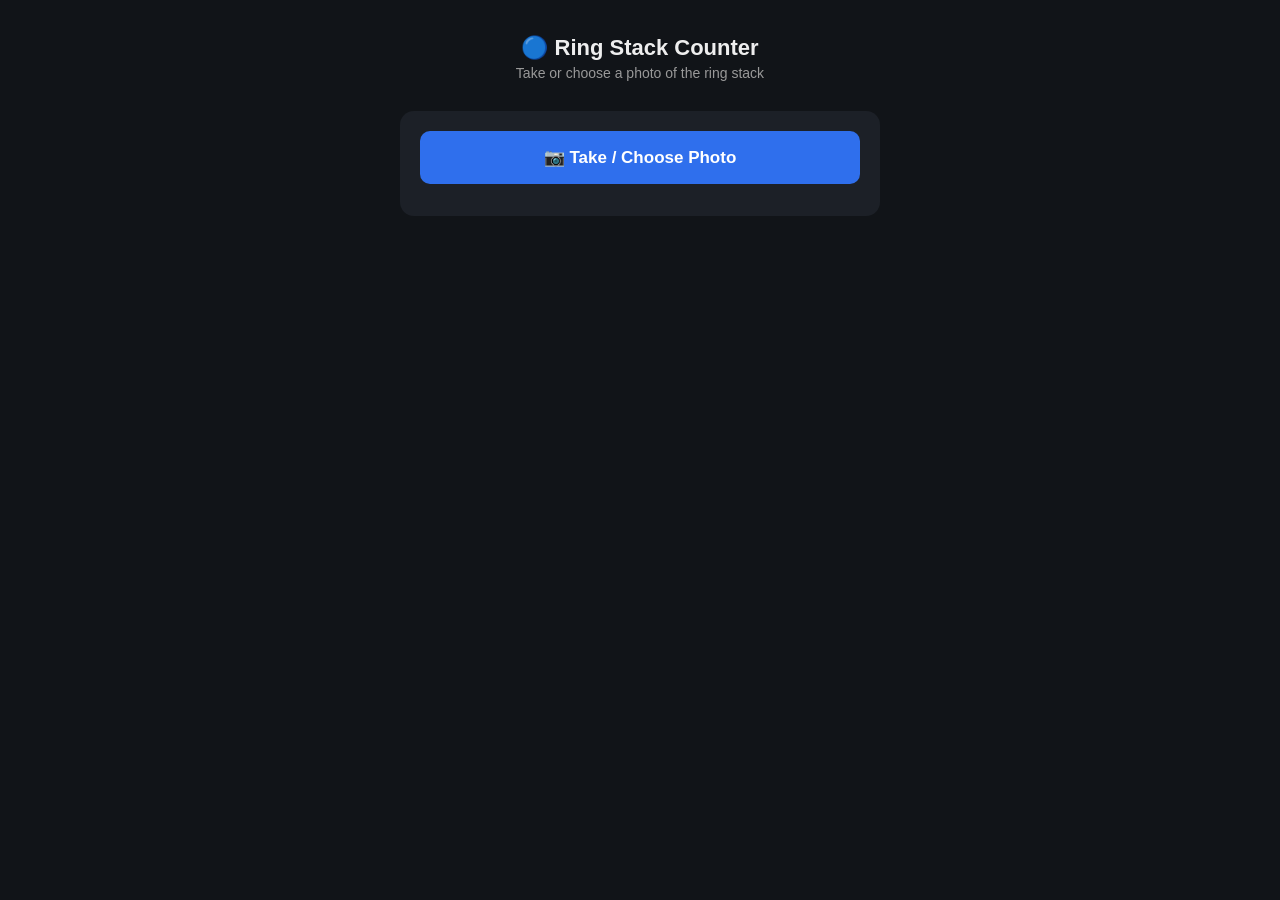
==== index.html @ 24573e9a "describe what you changed" ====
<!DOCTYPE html>
<html lang="en">
<head>
<meta charset="UTF-8">
<meta name="viewport" content="width=device-width, initial-scale=1.0">
<title>Ring Stack Counter</title>
<style>
  * { box-sizing: border-box; }
  body {
    font-family: -apple-system, Roboto, Arial, sans-serif;
    background: #111418; color: #eee; margin: 0; padding: 20px;
    display: flex; flex-direction: column; align-items: center;
  }
  h1 { font-size: 22px; margin-bottom: 4px; }
  p.sub { color: #999; font-size: 14px; margin-top: 0; text-align: center; }
  .card {
    background: #1c2027; border-radius: 14px; padding: 20px;
    width: 100%; max-width: 480px; margin-top: 16px;
  }
  label.upload-btn {
    display: block; text-align: center; padding: 16px;
    background: #2f6fed; color: white; border-radius: 10px;
    font-size: 17px; font-weight: 600; cursor: pointer; margin-bottom: 12px;
  }
  input[type=file] { display: none; }
  #preview { width: 100%; border-radius: 10px; margin-top: 10px; display: none; }
  #submitBtn {
    width: 100%; padding: 14px; margin-top: 12px; font-size: 17px;
    font-weight: 600; border: none; border-radius: 10px;
    background: #22c55e; color: #062b12; cursor: pointer; display: none;
  }
  #submitBtn:disabled { opacity: 0.6; }
  #status { text-align: center; margin-top: 10px; color: #aaa; font-size: 14px; }
  #resultCard { display: none; margin-top: 16px; text-align: center; }
  #resultImg { width: 100%; border-radius: 10px; }
  .count { font-size: 44px; font-weight: 800; color: #22c55e; margin: 8px 0 0; }
  .confidence { font-size: 15px; margin-bottom: 10px; }
  .metrics { font-size: 12px; color: #999; line-height: 1.6; }
  .conf-High { color: #22c55e; }
  .conf-Medium { color: #eab308; }
  .conf-Low { color: #ef4444; }
</style>
</head>
<body>
  <h1>🔵 Ring Stack Counter</h1>
  <p class="sub">Take or choose a photo of the ring stack</p>

  <div class="card">
    <label class="upload-btn" for="photoInput">📷 Take / Choose Photo</label>
    <input type="file" id="photoInput" accept="image/*" capture="environment">
    <img id="preview">
    <button id="submitBtn">Count Rings</button>
    <div id="status"></div>
  </div>

  <div class="card" id="resultCard">
    <img id="resultImg">
    <div class="count" id="ringCount"></div>
    <div class="confidence" id="confidenceText"></div>
    <div class="metrics" id="metricsText"></div>
  </div>

<script>
const photoInput = document.getElementById('photoInput');
const preview = document.getElementById('preview');
const submitBtn = document.getElementById('submitBtn');
const status = document.getElementById('status');
const resultCard = document.getElementById('resultCard');

let selectedFile = null;

photoInput.addEventListener('change', () => {
  if (!photoInput.files.length) return;
  selectedFile = photoInput.files[0];
  preview.src = URL.createObjectURL(selectedFile);
  preview.style.display = 'block';
  submitBtn.style.display = 'block';
  resultCard.style.display = 'none';
  status.textContent = '';
});

submitBtn.addEventListener('click', async () => {
  if (!selectedFile) return;
  submitBtn.disabled = true;
  status.textContent = 'Processing...';

  const formData = new FormData();
  formData.append('photo', selectedFile);

  try {
    const res = await fetch('/count', { method: 'POST', body: formData });
    const data = await res.json();
    if (data.error) {
      status.textContent = 'Error: ' + data.error;
      submitBtn.disabled = false;
      return;
    }
    document.getElementById('resultImg').src = data.image_data_url;
    document.getElementById('ringCount').textContent = data.ring_count;
    const confEl = document.getElementById('confidenceText');
    confEl.textContent = 'Confidence: ' + data.confidence;
    confEl.className = 'confidence conf-' + data.confidence;
    document.getElementById('metricsText').textContent =
      `Gap consistency: ${data.consistency} | Blur: ${data.blur_score} | ` +
      `Brightness: ${data.brightness} | Glare: ${data.glare}%`;
    resultCard.style.display = 'block';
    status.textContent = '';
  } catch (err) {
    status.textContent = 'Error: ' + err.message;
  }
  submitBtn.disabled = false;
});
</script>
</body>
</html>
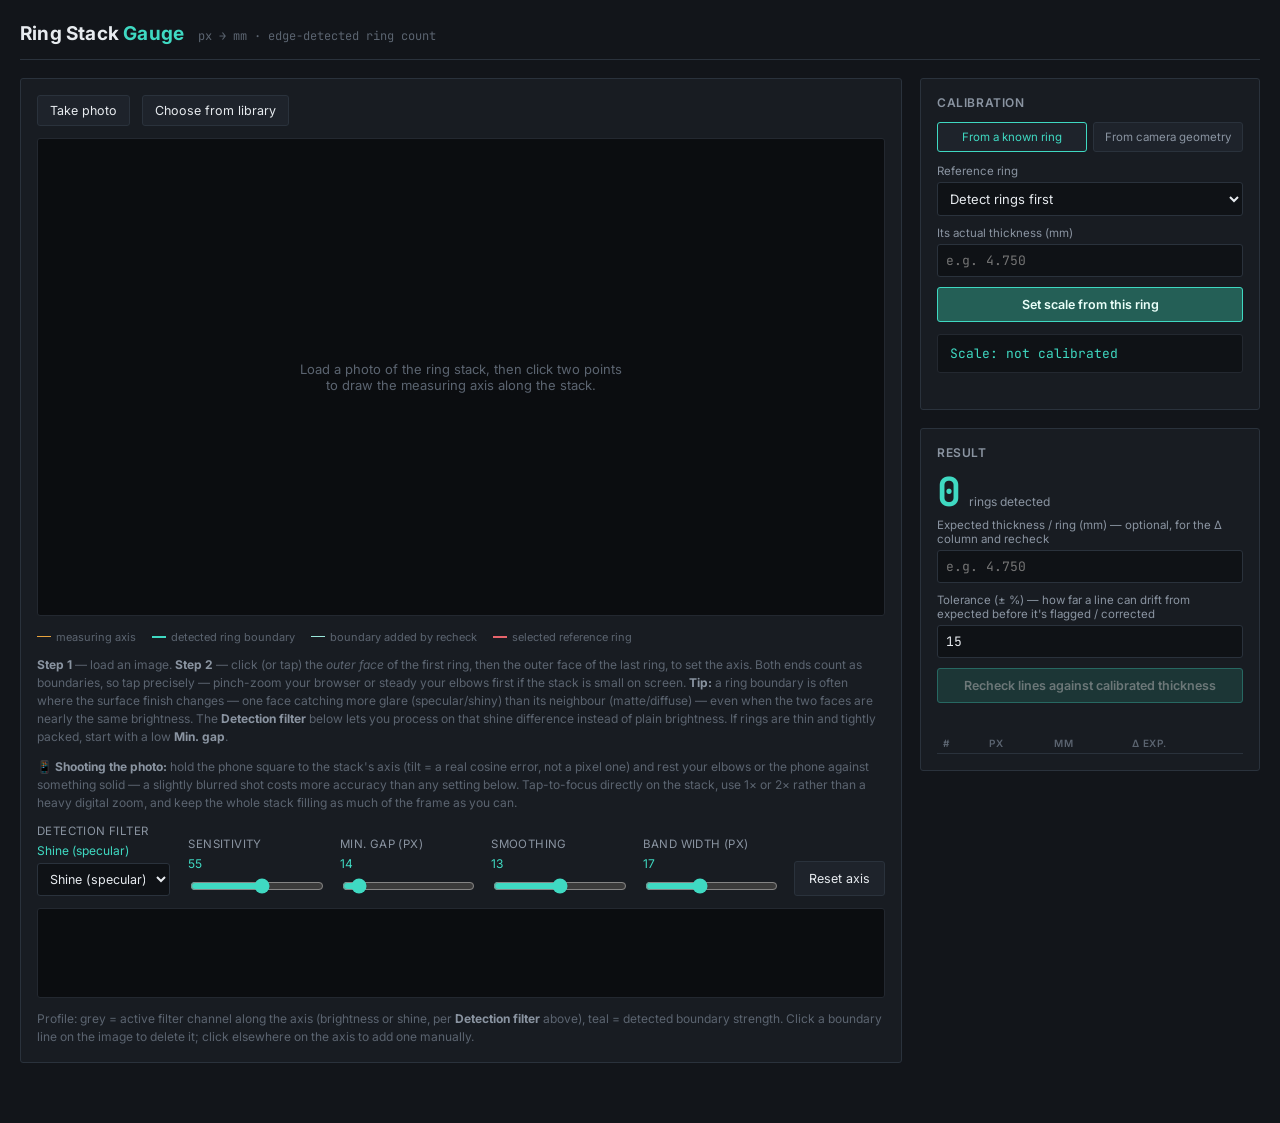
==== commit d2dec858: "Add ring stack gauge tool" ====
--- a/index.html
+++ b/index.html
@@ -3,113 +3,1124 @@
 <head>
 <meta charset="UTF-8">
 <meta name="viewport" content="width=device-width, initial-scale=1.0">
-<title>Ring Stack Counter</title>
+<title>Ring Stack Gauge</title>
+<link rel="preconnect" href="https://fonts.googleapis.com">
+<link href="https://fonts.googleapis.com/css2?family=JetBrains+Mono:wght@400;500;600;700&family=Inter:wght@400;500;600;700&display=swap" rel="stylesheet">
 <style>
-  * { box-sizing: border-box; }
-  body {
-    font-family: -apple-system, Roboto, Arial, sans-serif;
-    background: #111418; color: #eee; margin: 0; padding: 20px;
-    display: flex; flex-direction: column; align-items: center;
-  }
-  h1 { font-size: 22px; margin-bottom: 4px; }
-  p.sub { color: #999; font-size: 14px; margin-top: 0; text-align: center; }
-  .card {
-    background: #1c2027; border-radius: 14px; padding: 20px;
-    width: 100%; max-width: 480px; margin-top: 16px;
-  }
-  label.upload-btn {
-    display: block; text-align: center; padding: 16px;
-    background: #2f6fed; color: white; border-radius: 10px;
-    font-size: 17px; font-weight: 600; cursor: pointer; margin-bottom: 12px;
-  }
-  input[type=file] { display: none; }
-  #preview { width: 100%; border-radius: 10px; margin-top: 10px; display: none; }
-  #submitBtn {
-    width: 100%; padding: 14px; margin-top: 12px; font-size: 17px;
-    font-weight: 600; border: none; border-radius: 10px;
-    background: #22c55e; color: #062b12; cursor: pointer; display: none;
-  }
-  #submitBtn:disabled { opacity: 0.6; }
-  #status { text-align: center; margin-top: 10px; color: #aaa; font-size: 14px; }
-  #resultCard { display: none; margin-top: 16px; text-align: center; }
-  #resultImg { width: 100%; border-radius: 10px; }
-  .count { font-size: 44px; font-weight: 800; color: #22c55e; margin: 8px 0 0; }
-  .confidence { font-size: 15px; margin-bottom: 10px; }
-  .metrics { font-size: 12px; color: #999; line-height: 1.6; }
-  .conf-High { color: #22c55e; }
-  .conf-Medium { color: #eab308; }
-  .conf-Low { color: #ef4444; }
+  :root{
+    --bg:#12151a;
+    --panel:#181c22;
+    --panel2:#1e232b;
+    --line:#2a323c;
+    --line-soft:#232830;
+    --text:#e7ebef;
+    --text-dim:#8a94a1;
+    --text-faint:#5b6470;
+    --teal:#3fd9c2;
+    --teal-dim:#245f56;
+    --amber:#e8a33d;
+    --amber-dim:#6b4f22;
+    --red:#e6636b;
+    --radius:3px;
+  }
+  *{box-sizing:border-box;}
+  html,body{margin:0;padding:0;background:var(--bg);color:var(--text);
+    font-family:'Inter',ui-sans-serif,system-ui,sans-serif;font-size:14px;}
+  .mono{font-family:'JetBrains Mono',ui-monospace,'SF Mono',monospace;}
+  .app{max-width:1320px;margin:0 auto;padding:22px 20px 60px;}
+  header{display:flex;align-items:baseline;gap:14px;margin-bottom:18px;
+    border-bottom:1px solid var(--line);padding-bottom:14px;}
+  header h1{font-size:19px;font-weight:700;margin:0;letter-spacing:0.2px;}
+  header .tag{color:var(--text-faint);font-size:12px;font-family:'JetBrains Mono',monospace;}
+  .ruler-mark{color:var(--teal);}
+
+  main.grid{display:grid;grid-template-columns:1fr 340px;gap:18px;}
+  @media(max-width:920px){ main.grid{grid-template-columns:1fr;} }
+
+  section.canvas-panel,.card{background:var(--panel);border:1px solid var(--line);
+    border-radius:var(--radius);padding:16px;}
+  section.canvas-panel{display:flex;flex-direction:column;gap:12px;}
+
+  .upload-row{display:flex;align-items:center;gap:12px;flex-wrap:wrap;}
+  .upload-row button{background:var(--panel2);color:var(--text);border:1px solid var(--line);
+    border-radius:var(--radius);padding:7px 12px;font-size:12.5px;cursor:pointer;font-family:inherit;}
+  .upload-row button:hover{border-color:var(--teal-dim);}
+  input[type=file]{color:var(--text-dim);font-size:12.5px;max-width:100%;}
+  input[type=file]::file-selector-button{
+    background:var(--panel2);color:var(--text);border:1px solid var(--line);
+    border-radius:var(--radius);padding:6px 12px;font-size:12.5px;cursor:pointer;margin-right:10px;}
+  #imgInfo{color:var(--text-faint);font-size:12px;}
+
+  .canvas-wrap{position:relative;background:#0b0d10;border:1px solid var(--line-soft);
+    border-radius:var(--radius);min-height:180px;display:flex;align-items:center;justify-content:center;
+    overflow:hidden;}
+  #stage{display:block;width:100%;height:auto;cursor:crosshair;touch-action:none;-webkit-user-select:none;user-select:none;}
+  #emptyState{position:absolute;color:var(--text-faint);font-size:13px;text-align:center;padding:20px;
+    pointer-events:none;}
+
+  .hint{color:var(--text-faint);font-size:12px;line-height:1.5;}
+  .hint b{color:var(--text-dim);}
+
+  .controls{display:grid;grid-template-columns:repeat(5,1fr) auto;gap:14px 18px;align-items:end;}
+  @media(max-width:700px){ .controls{grid-template-columns:1fr 1fr;} }
+  .controls label{display:flex;flex-direction:column;gap:5px;font-size:11.5px;color:var(--text-dim);
+    text-transform:uppercase;letter-spacing:0.4px;}
+  .controls label span{color:var(--teal);font-size:12px;text-transform:none;letter-spacing:0;}
+  input[type=range]{accent-color:var(--teal);width:100%;}
+  .controls select{background:#0f1216;border:1px solid var(--line);color:var(--text);border-radius:var(--radius);
+    padding:7px 8px;font-size:12.5px;font-family:'Inter',sans-serif;width:100%;}
+  button{background:var(--panel2);color:var(--text);border:1px solid var(--line);
+    border-radius:var(--radius);padding:9px 14px;font-size:12.5px;cursor:pointer;font-family:inherit;
+    transition:border-color .15s;}
+  button:hover{border-color:var(--teal-dim);}
+  button.primary{background:var(--teal-dim);border-color:var(--teal);color:#eafff9;font-weight:600;}
+  button.primary:hover{background:#2c7a6e;}
+  button:disabled{opacity:.4;cursor:not-allowed;}
+
+  #profile{width:100%;height:90px;display:block;background:#0b0d10;border:1px solid var(--line-soft);
+    border-radius:var(--radius);}
+
+  .card + .card{margin-top:18px;}
+  .card h2{font-size:12px;text-transform:uppercase;letter-spacing:0.6px;color:var(--text-dim);
+    margin:0 0 12px;font-weight:600;}
+
+  .tabs{display:flex;gap:6px;margin-bottom:12px;}
+  .tab{flex:1;background:var(--panel2);border:1px solid var(--line);color:var(--text-dim);
+    padding:7px 6px;font-size:11.5px;border-radius:var(--radius);cursor:pointer;}
+  .tab.active{border-color:var(--teal);color:var(--teal);}
+  .tab-panel{display:flex;flex-direction:column;gap:10px;}
+  .tab-panel.hidden{display:none;}
+  .tab-panel label{display:flex;flex-direction:column;gap:4px;font-size:11.5px;color:var(--text-dim);}
+  .tab-panel input,.tab-panel select{
+    background:#0f1216;border:1px solid var(--line);color:var(--text);border-radius:var(--radius);
+    padding:7px 8px;font-size:13px;font-family:'JetBrains Mono',monospace;}
+  .tab-panel select{font-family:'Inter',sans-serif;}
+
+  .scale-readout{margin-top:12px;padding:10px 12px;background:#0f1216;border:1px solid var(--line-soft);
+    border-radius:var(--radius);font-size:13px;color:var(--teal);}
+  .scale-crosscheck{margin-top:6px;color:var(--text-faint);font-size:11.5px;min-height:14px;}
+
+  .ring-count{display:flex;align-items:baseline;gap:8px;margin-bottom:6px;}
+  .ring-count span{font-size:40px;font-weight:700;font-family:'JetBrains Mono',monospace;color:var(--teal);
+    line-height:1;}
+  .ring-count label{color:var(--text-dim);font-size:12px;}
+  .stack-total{color:var(--text-dim);font-size:12px;margin-bottom:10px;}
+  .stack-total b{color:var(--text);}
+
+  table{width:100%;border-collapse:collapse;font-size:12px;}
+  th{text-align:left;color:var(--text-faint);font-weight:600;text-transform:uppercase;
+    font-size:10px;letter-spacing:0.4px;padding:4px 6px;border-bottom:1px solid var(--line);}
+  td{padding:4px 6px;border-bottom:1px solid var(--line-soft);font-family:'JetBrains Mono',monospace;
+    color:var(--text-dim);}
+  tr.flag td{color:var(--red);}
+  tbody tr:hover td{color:var(--text);}
+
+  .legend{display:flex;gap:16px;font-size:11px;color:var(--text-faint);margin-top:2px;}
+  .legend span{display:inline-flex;align-items:center;gap:5px;}
+  .swatch{width:14px;height:2px;display:inline-block;}
 </style>
 </head>
 <body>
-  <h1>🔵 Ring Stack Counter</h1>
-  <p class="sub">Take or choose a photo of the ring stack</p>
-
-  <div class="card">
-    <label class="upload-btn" for="photoInput">📷 Take / Choose Photo</label>
-    <input type="file" id="photoInput" accept="image/*" capture="environment">
-    <img id="preview">
-    <button id="submitBtn">Count Rings</button>
-    <div id="status"></div>
-  </div>
-
-  <div class="card" id="resultCard">
-    <img id="resultImg">
-    <div class="count" id="ringCount"></div>
-    <div class="confidence" id="confidenceText"></div>
-    <div class="metrics" id="metricsText"></div>
-  </div>
+<div class="app">
+  <header>
+    <h1>Ring Stack <span class="ruler-mark">Gauge</span></h1>
+    <span class="tag">px&nbsp;&rarr;&nbsp;mm &middot; edge-detected ring count</span>
+  </header>
+
+  <main class="grid">
+    <section class="canvas-panel">
+      <div class="upload-row">
+        <input type="file" id="fileInputCamera" accept="image/*" capture="environment" style="display:none;">
+        <input type="file" id="fileInputLibrary" accept="image/*" style="display:none;">
+        <button type="button" id="takePhotoBtn">Take photo</button>
+        <button type="button" id="chooseLibraryBtn">Choose from library</button>
+        <span id="imgInfo" class="mono"></span>
+      </div>
+
+      <div class="canvas-wrap" id="canvasWrap">
+        <canvas id="stage" width="800" height="450"></canvas>
+        <div id="emptyState">Load a photo of the ring stack, then click two points<br>to draw the measuring axis along the stack.</div>
+      </div>
+
+      <div class="legend">
+        <span><i class="swatch" style="background:var(--amber);border-top:1px dashed var(--amber);height:0;"></i> measuring axis</span>
+        <span><i class="swatch" style="background:var(--teal);"></i> detected ring boundary</span>
+        <span><i class="swatch" style="background:#9be8dc;border-top:1px dashed #9be8dc;height:0;"></i> boundary added by recheck</span>
+        <span><i class="swatch" style="background:var(--red);"></i> selected reference ring</span>
+      </div>
+
+      <div class="hint" id="hintText"><b>Step 1</b> — load an image. <b>Step 2</b> — click (or tap) the <em>outer face</em> of the first ring, then the outer face of the last ring, to set the axis. Both ends count as boundaries, so tap precisely — pinch-zoom your browser or steady your elbows first if the stack is small on screen. <b>Tip:</b> a ring boundary is often where the surface finish changes — one face catching more glare (specular/shiny) than its neighbour (matte/diffuse) — even when the two faces are nearly the same brightness. The <b>Detection filter</b> below lets you process on that shine difference instead of plain brightness. If rings are thin and tightly packed, start with a low <b>Min. gap</b>.</div>
+      <div class="hint">📱 <b>Shooting the photo:</b> hold the phone square to the stack's axis (tilt = a real cosine error, not a pixel one) and rest your elbows or the phone against something solid — a slightly blurred shot costs more accuracy than any setting below. Tap-to-focus directly on the stack, use 1× or 2× rather than a heavy digital zoom, and keep the whole stack filling as much of the frame as you can.</div>
+
+      <div class="controls">
+        <label>Detection filter <span id="detectSourceVal">Shine (specular)</span>
+          <select id="detectSource">
+            <option value="lum">Brightness (luminance)</option>
+            <option value="shine" selected>Shine (specular)</option>
+            <option value="combined">Combined</option>
+          </select>
+        </label>
+        <label>Sensitivity <span id="sensitivityVal"></span>
+          <input type="range" id="sensitivity" min="1" max="100" value="55">
+        </label>
+        <label>Min. gap (px) <span id="minGapVal"></span>
+          <input type="range" id="minGap" min="2" max="150" value="14">
+        </label>
+        <label>Smoothing <span id="smoothingVal"></span>
+          <input type="range" id="smoothing" min="1" max="25" value="13" step="2">
+        </label>
+        <label>Band width (px) <span id="bandWidthVal"></span>
+          <input type="range" id="bandWidth" min="1" max="41" value="17" step="2">
+        </label>
+        <button id="resetLineBtn">Reset axis</button>
+      </div>
+
+      <canvas id="profile" height="90"></canvas>
+      <div class="hint">Profile: grey = active filter channel along the axis (brightness or shine, per <b>Detection filter</b> above), teal = detected boundary strength. Click a boundary line on the image to delete it; click elsewhere on the axis to add one manually.</div>
+    </section>
+
+    <aside class="data-panel">
+      <div class="card">
+        <h2>Calibration</h2>
+        <div class="tabs">
+          <button class="tab active" data-tab="ref">From a known ring</button>
+          <button class="tab" data-tab="geo">From camera geometry</button>
+        </div>
+
+        <div class="tab-panel" id="tab-ref">
+          <label>Reference ring
+            <select id="refRingSelect"><option>Detect rings first</option></select>
+          </label>
+          <label>Its actual thickness (mm)
+            <input type="number" id="refThickness" step="0.001" placeholder="e.g. 4.750">
+          </label>
+          <button class="primary" id="calibrateRefBtn">Set scale from this ring</button>
+        </div>
+
+        <div class="tab-panel hidden" id="tab-geo">
+          <label>Device / lens preset
+            <select id="devicePreset">
+              <option value="">— select to autofill —</option>
+              <option value="6.05,8.06">iPhone 16 / 16 Plus — Main (1×)</option>
+              <option value="6.05,4.03">iPhone 16 / 16 Plus — 2× crop</option>
+              <option value="6.80,9.84">iPhone 16 Pro / Pro Max — Main (1×)</option>
+              <option value="6.80,4.92">iPhone 16 Pro / Pro Max — 2× crop</option>
+              <option value="15.70,4.52">iPhone 16 Pro Max — 5× Telephoto</option>
+              <option value="2.20,5.65">iPhone 16 (any) — Ultra Wide (0.5×)</option>
+            </select>
+          </label>
+          <div class="hint" id="presetNote" style="margin-top:-6px;">Presets are approximate (derived from published specs, not your exact unit). Prefer the EXIF-detected value below when available, or better still, calibrate <b>From a known ring</b> — it needs no camera specs at all.</div>
+          <label>Focal length (mm)
+            <input type="number" id="focalLength" step="0.01" value="6.05">
+          </label>
+          <div class="hint" id="exifNote" style="margin-top:-6px;min-height:14px;"></div>
+          <label>Sensor width (mm)
+            <input type="number" id="sensorWidth" step="0.01" value="8.06">
+          </label>
+          <label>Working distance, camera → stack (mm)
+            <input type="number" id="distance" step="0.5" placeholder="required">
+          </label>
+          <label>Image width used (px)
+            <input type="text" id="imgWidthUsed" readonly>
+          </label>
+          <button class="primary" id="calibrateGeoBtn">Set scale from geometry</button>
+        </div>
+
+        <div class="scale-readout mono" id="scaleReadout">Scale: not calibrated</div>
+        <div class="scale-crosscheck mono" id="crossCheck"></div>
+      </div>
+
+      <div class="card">
+        <h2>Result</h2>
+        <div class="ring-count"><span id="ringCount">0</span><label>rings detected</label></div>
+        <label style="display:flex;flex-direction:column;gap:4px;font-size:11.5px;color:var(--text-dim);margin-bottom:10px;">
+          Expected thickness / ring (mm) — optional, for the Δ column and recheck
+          <input type="number" id="expectedThickness" step="0.001" placeholder="e.g. 4.750"
+            style="background:#0f1216;border:1px solid var(--line);color:var(--text);border-radius:3px;padding:7px 8px;font-size:13px;font-family:'JetBrains Mono',monospace;">
+        </label>
+        <label style="display:flex;flex-direction:column;gap:4px;font-size:11.5px;color:var(--text-dim);margin-bottom:10px;">
+          Tolerance (± %) — how far a line can drift from expected before it's flagged / corrected
+          <input type="number" id="tolerancePct" step="1" min="1" max="90" value="15"
+            style="background:#0f1216;border:1px solid var(--line);color:var(--text);border-radius:3px;padding:7px 8px;font-size:13px;font-family:'JetBrains Mono',monospace;">
+        </label>
+        <button class="primary" id="recheckBtn" style="width:100%;margin-bottom:6px;" disabled
+          title="Splits/merges lines that fall outside the tolerance band around the expected thickness. Needs a calibrated scale and an expected thickness (from the field above, or the reference ring's mm value).">Recheck lines against calibrated thickness</button>
+        <div class="hint" id="recheckSummary" style="min-height:14px;margin-bottom:10px;"></div>
+        <div class="stack-total mono" id="stackTotal"></div>
+        <table id="segTable">
+          <thead><tr><th>#</th><th>px</th><th>mm</th><th>&Delta; exp.</th></tr></thead>
+          <tbody></tbody>
+        </table>
+      </div>
+    </aside>
+  </main>
+</div>
 
 <script>
-const photoInput = document.getElementById('photoInput');
-const preview = document.getElementById('preview');
-const submitBtn = document.getElementById('submitBtn');
-const status = document.getElementById('status');
-const resultCard = document.getElementById('resultCard');
-
-let selectedFile = null;
-
-photoInput.addEventListener('change', () => {
-  if (!photoInput.files.length) return;
-  selectedFile = photoInput.files[0];
-  preview.src = URL.createObjectURL(selectedFile);
-  preview.style.display = 'block';
-  submitBtn.style.display = 'block';
-  resultCard.style.display = 'none';
-  status.textContent = '';
-});
-
-submitBtn.addEventListener('click', async () => {
-  if (!selectedFile) return;
-  submitBtn.disabled = true;
-  status.textContent = 'Processing...';
-
-  const formData = new FormData();
-  formData.append('photo', selectedFile);
-
-  try {
-    const res = await fetch('/count', { method: 'POST', body: formData });
-    const data = await res.json();
-    if (data.error) {
-      status.textContent = 'Error: ' + data.error;
-      submitBtn.disabled = false;
+(function(){
+  "use strict";
+
+  // ---------- state ----------
+  const MAX_WORKING_W = 3200; // ~2x the previous cap - halves the mm/px quantization step on modern phone photos while staying well inside iOS Safari's canvas memory limits
+  let nativeW=0, nativeH=0, workingW=0, workingH=0;
+  let gray = null;       // Float32Array — active detection channel, workingW*workingH
+  let grayLum = null;    // Float32Array — plain luminance channel
+  let grayShine = null;  // Float32Array — specular/"shine" channel (bright + desaturated)
+  let hasImage = false;
+
+  let A = null, B = null;       // axis endpoints, in working-canvas px
+  let lineSet = false;
+  let dragging = null;          // 'A' | 'B' | null
+  let dragMoved = false;
+
+  let profile = [];             // {t, x, y, lum}
+  let smoothed = [];
+  let absGrad = [];
+  let edges = [];                // sorted array of {t, distPx, x, y}
+  let selectedRef = null;        // index into segments (ring #) chosen as reference
+
+  let scaleMmPerPx = null;
+  let scaleSource = null;
+  let _cachedImgData = null;
+
+  // ---------- dom ----------
+  const stage = document.getElementById('stage');
+  const ctx = stage.getContext('2d');
+  const profileCanvas = document.getElementById('profile');
+  const pctx = profileCanvas.getContext('2d');
+  const fileInputCamera = document.getElementById('fileInputCamera');
+  const fileInputLibrary = document.getElementById('fileInputLibrary');
+  const takePhotoBtn = document.getElementById('takePhotoBtn');
+  const chooseLibraryBtn = document.getElementById('chooseLibraryBtn');
+  const imgInfo = document.getElementById('imgInfo');
+  const emptyState = document.getElementById('emptyState');
+  const hintText = document.getElementById('hintText');
+  const canvasWrap = document.getElementById('canvasWrap');
+
+  const detectSourceEl = document.getElementById('detectSource');
+  const detectSourceVal = document.getElementById('detectSourceVal');
+  const sensitivityEl = document.getElementById('sensitivity');
+  const minGapEl = document.getElementById('minGap');
+  const smoothingEl = document.getElementById('smoothing');
+  const sensitivityVal = document.getElementById('sensitivityVal');
+  const minGapVal = document.getElementById('minGapVal');
+  const smoothingVal = document.getElementById('smoothingVal');
+  const bandWidthEl = document.getElementById('bandWidth');
+  const bandWidthVal = document.getElementById('bandWidthVal');
+  const resetLineBtn = document.getElementById('resetLineBtn');
+
+  const tabs = document.querySelectorAll('.tab');
+  const tabRef = document.getElementById('tab-ref');
+  const tabGeo = document.getElementById('tab-geo');
+  const refRingSelect = document.getElementById('refRingSelect');
+  const refThickness = document.getElementById('refThickness');
+  const calibrateRefBtn = document.getElementById('calibrateRefBtn');
+  const focalLengthEl = document.getElementById('focalLength');
+  const sensorWidthEl = document.getElementById('sensorWidth');
+  const devicePresetEl = document.getElementById('devicePreset');
+  const exifNoteEl = document.getElementById('exifNote');
+  const distanceEl = document.getElementById('distance');
+  const imgWidthUsedEl = document.getElementById('imgWidthUsed');
+  const calibrateGeoBtn = document.getElementById('calibrateGeoBtn');
+  const scaleReadout = document.getElementById('scaleReadout');
+  const crossCheck = document.getElementById('crossCheck');
+
+  const ringCountEl = document.getElementById('ringCount');
+  const stackTotalEl = document.getElementById('stackTotal');
+  const expectedThicknessEl = document.getElementById('expectedThickness');
+  const tolerancePctEl = document.getElementById('tolerancePct');
+  const segTableBody = document.querySelector('#segTable tbody');
+
+  // ---------- device presets ----------
+  devicePresetEl.addEventListener('change', ()=>{
+    if(!devicePresetEl.value) return;
+    const [f, sw] = devicePresetEl.value.split(',');
+    focalLengthEl.value = f;
+    sensorWidthEl.value = sw;
+    exifNoteEl.textContent = '';
+  });
+
+  // ---------- minimal EXIF reader (FocalLength only) ----------
+  // Reads just enough of the JPEG APP1/TIFF structure to pull the actual
+  // (physical, not 35mm-equivalent) FocalLength tag straight from the photo,
+  // which is far more trustworthy than any hardcoded device preset.
+  function readExifFocalLength(buffer){
+    try{
+      const view = new DataView(buffer);
+      if(view.byteLength < 4 || view.getUint16(0) !== 0xFFD8) return null; // not a JPEG
+      let offset = 2;
+      while(offset < view.byteLength - 1){
+        if(view.getUint8(offset) !== 0xFF) return null;
+        const marker = view.getUint8(offset+1);
+        if(marker === 0xD8 || marker === 0x01 || (marker >= 0xD0 && marker <= 0xD7)){ offset += 2; continue; }
+        if(marker === 0xD9 || marker === 0xDA) break; // EOI / start-of-scan: no more APPn segments follow
+        if(offset + 4 > view.byteLength) break;
+        const size = view.getUint16(offset+2);
+        if(marker === 0xE1 && offset+10 <= view.byteLength && view.getUint32(offset+4) === 0x45786966){ // "Exif"
+          return parseTiffFocalLength(view, offset+10);
+        }
+        offset += 2 + size;
+      }
+    } catch(err){ /* malformed/truncated EXIF - just skip auto-detection */ }
+    return null;
+  }
+
+  function parseTiffFocalLength(view, tiffOffset){
+    const little = view.getUint16(tiffOffset) === 0x4949;
+    const u16 = o => view.getUint16(o, little);
+    const u32 = o => view.getUint32(o, little);
+    const ifd0Offset = tiffOffset + u32(tiffOffset+4);
+    const ifd0 = readIFD(view, tiffOffset, ifd0Offset, little);
+    const exifPtr = ifd0[0x8769];
+    if(exifPtr == null) return null;
+    const exifIfd = readIFD(view, tiffOffset, tiffOffset+exifPtr, little);
+    if(exifIfd[0x920A] != null) return { focal: exifIfd[0x920A], focal35: exifIfd[0xA405] || null };
+    return null;
+  }
+
+  function readIFD(view, tiffOffset, ifdOffset, little){
+    const u16 = o => view.getUint16(o, little);
+    const u32 = o => view.getUint32(o, little);
+    const count = u16(ifdOffset);
+    const tags = {};
+    for(let i=0;i<count;i++){
+      const entry = ifdOffset + 2 + i*12;
+      const tag = u16(entry), type = u16(entry+2), num = u32(entry+4), valField = entry+8;
+      let value = null;
+      if(type === 3) value = num===1 ? u16(valField) : u16(tiffOffset + u32(valField));
+      else if(type === 4) value = u32(valField);
+      else if(type === 5){ const ro = tiffOffset + u32(valField); const n=u32(ro), d=u32(ro+4); value = d!==0 ? n/d : null; }
+      if(value != null) tags[tag] = value;
+    }
+    return tags;
+  }
+
+  // ---------- image load ----------
+  function handleFileSelected(e){
+    const f = e.target.files && e.target.files[0];
+    if(!f) return;
+    const reader = new FileReader();
+    reader.onload = (ev)=>{
+      const img = new Image();
+      img.onload = ()=> loadImage(img, f);
+      img.src = ev.target.result;
+    };
+    reader.readAsDataURL(f);
+
+    exifNoteEl.textContent = '';
+    const exifReader = new FileReader();
+    exifReader.onload = (ev)=>{
+      const exif = readExifFocalLength(ev.target.result);
+      if(exif && exif.focal){
+        focalLengthEl.value = exif.focal.toFixed(2);
+        devicePresetEl.value = '';
+        exifNoteEl.innerHTML = `<b>Focal length auto-read from photo EXIF: ${exif.focal.toFixed(2)} mm.</b> Sensor width still needs a preset above (or a reference-ring calibration instead).`;
+      }
+    };
+    exifReader.readAsArrayBuffer(f);
+  }
+  fileInputCamera.addEventListener('change', handleFileSelected);
+  fileInputLibrary.addEventListener('change', handleFileSelected);
+  takePhotoBtn.addEventListener('click', ()=> fileInputCamera.click());
+  chooseLibraryBtn.addEventListener('click', ()=> fileInputLibrary.click());
+
+  function loadImage(img, file){
+    nativeW = img.naturalWidth;
+    nativeH = img.naturalHeight;
+    const ratio = nativeW > MAX_WORKING_W ? MAX_WORKING_W / nativeW : 1;
+    workingW = Math.round(nativeW * ratio);
+    workingH = Math.round(nativeH * ratio);
+
+    stage.width = workingW;
+    stage.height = workingH;
+    profileCanvas.width = profileCanvas.clientWidth || 600;
+
+    ctx.drawImage(img, 0, 0, workingW, workingH);
+    const id = ctx.getImageData(0,0,workingW,workingH);
+    const pxCount = workingW*workingH;
+    grayLum = new Float32Array(pxCount);
+    grayShine = new Float32Array(pxCount);
+    for(let i=0, p=0; i<id.data.length; i+=4, p++){
+      const r=id.data[i], g=id.data[i+1], b=id.data[i+2];
+      grayLum[p] = 0.299*r + 0.587*g + 0.114*b;
+      // Specular/"shine" estimate, from the dichromatic reflection model:
+      // a glossy metal surface reflects the light source's own colour (near
+      // white/grey) on top of the body colour, so specular pixels are BOTH
+      // bright and desaturated. maxc*(1-sat) is high exactly there, and low
+      // on dark or strongly-coloured (saturated) diffuse pixels — so a ring
+      // face with a different surface finish (polished vs. machined/matte)
+      // from its neighbour shows up as a step in this channel even when
+      // plain brightness barely changes across the boundary.
+      const maxc = Math.max(r,g,b), minc = Math.min(r,g,b);
+      const sat = maxc>0 ? (maxc-minc)/maxc : 0;
+      grayShine[p] = maxc*(1-sat);
+    }
+    applyDetectionChannel();
+    _cachedImgData = id; // cache pixels now, before any clearRect can wipe the canvas
+    hasImage = true;
+    emptyState.style.display = 'none';
+    imgInfo.textContent = `${file.name} · ${nativeW}×${nativeH}px native, processing at ${workingW}×${workingH}px`;
+    imgWidthUsedEl.value = workingW + ' px';
+
+    A = null; B = null; lineSet = false; edges = []; profile = [];
+    hintText.innerHTML = '<b>Step 2</b> — click the near end, then the far end, of the ring stack to set the measuring axis.';
+    updateResults();
+    redraw();
+  }
+
+  // ---------- luminance sampling ----------
+  function lumAt(x,y){
+    x = Math.max(0, Math.min(workingW-1.001, x));
+    y = Math.max(0, Math.min(workingH-1.001, y));
+    const x0=Math.floor(x), y0=Math.floor(y), x1=x0+1, y1=y0+1;
+    const fx=x-x0, fy=y-y0;
+    const g=(xx,yy)=>gray[yy*workingW+xx];
+    const top = g(x0,y0)*(1-fx)+g(x1,y0)*fx;
+    const bot = g(x0,y1)*(1-fx)+g(x1,y1)*fx;
+    return top*(1-fy)+bot*fy;
+  }
+
+  // ---------- canvas interaction ----------
+  function canvasCoords(evt){
+    const rect = stage.getBoundingClientRect();
+    const sx = stage.width/rect.width, sy = stage.height/rect.height;
+    return { x:(evt.clientX-rect.left)*sx, y:(evt.clientY-rect.top)*sy };
+  }
+  function dist(p,q){ return Math.hypot(p.x-q.x, p.y-q.y); }
+
+  stage.addEventListener('pointerdown',(e)=>{
+    if(!hasImage) return;
+    const p = canvasCoords(e);
+    if(lineSet){
+      // Touch fingers are much less precise than a mouse cursor, so give
+      // touch input a hit target sized in real screen pixels (~22px)
+      // rather than canvas pixels - otherwise the handles become
+      // effectively untappable once the working resolution (and so the
+      // canvas/display scale ratio) goes up on a high-res phone photo.
+      const rect = stage.getBoundingClientRect();
+      const sx = stage.width / rect.width;
+      const padCss = e.pointerType === 'touch' ? 22 : 10;
+      const hitR = Math.max(padCss*sx, workingW*0.012);
+      if(dist(p,A) < hitR){ dragging='A'; dragMoved=false; stage.setPointerCapture(e.pointerId); return; }
+      if(dist(p,B) < hitR){ dragging='B'; dragMoved=false; stage.setPointerCapture(e.pointerId); return; }
+    }
+  });
+  window.addEventListener('pointermove',(e)=>{
+    if(!dragging) return;
+    dragMoved = true;
+    const p = canvasCoords(e);
+    if(dragging==='A') A = p; else B = p;
+    redraw();
+  });
+  window.addEventListener('pointerup',(e)=>{
+    if(dragging){
+      const wasMoved = dragMoved;
+      dragging = null; dragMoved=false;
+      if(wasMoved){ runDetection(); }
       return;
     }
-    document.getElementById('resultImg').src = data.image_data_url;
-    document.getElementById('ringCount').textContent = data.ring_count;
-    const confEl = document.getElementById('confidenceText');
-    confEl.textContent = 'Confidence: ' + data.confidence;
-    confEl.className = 'confidence conf-' + data.confidence;
-    document.getElementById('metricsText').textContent =
-      `Gap consistency: ${data.consistency} | Blur: ${data.blur_score} | ` +
-      `Brightness: ${data.brightness} | Glare: ${data.glare}%`;
-    resultCard.style.display = 'block';
-    status.textContent = '';
-  } catch (err) {
-    status.textContent = 'Error: ' + err.message;
-  }
-  submitBtn.disabled = false;
-});
+  });
+  window.addEventListener('pointercancel',()=>{ dragging=null; dragMoved=false; });
+
+  stage.addEventListener('click',(e)=>{
+    if(!hasImage) return;
+    const p = canvasCoords(e);
+
+    if(!lineSet){
+      if(!A){ A = p; redraw(); hintText.innerHTML = '<b>Step 2</b> — now click the far end of the stack.'; return; }
+      if(!B){
+        B = p; lineSet = true; redraw();
+        hintText.innerHTML = 'Axis set. Adjust <b>sensitivity</b> / <b>min. gap</b> below to tune the ring count, or drag the two axis handles to refine it. Recheck now scans the whole axis, including the ends.';
+        runDetection();
+        return;
+      }
+    } else {
+      // manual edit: near an existing edge tick -> remove; near axis elsewhere -> add
+      handleManualEdit(p);
+    }
+  });
+
+  function projectOntoLine(p){
+    const dx=B.x-A.x, dy=B.y-A.y;
+    const len2 = dx*dx+dy*dy;
+    if(len2===0) return null;
+    let t = ((p.x-A.x)*dx + (p.y-A.y)*dy)/len2;
+    const cx = A.x+dx*t, cy = A.y+dy*t;
+    const perpDist = dist(p,{x:cx,y:cy});
+    return {t, cx, cy, perpDist};
+  }
+
+  function handleManualEdit(p){
+    const proj = projectOntoLine(p);
+    if(!proj) return;
+    const lineLen = dist(A,B);
+    const tolPerp = Math.max(18, lineLen*0.03);
+    if(proj.perpDist > tolPerp) return; // click far from axis, ignore
+    if(proj.t < -0.02 || proj.t > 1.02) return;
+
+    const clickDistPx = proj.t*lineLen;
+    const minGapPx = parseFloat(minGapEl.value);
+
+    // find nearest existing edge
+    let nearestIdx=-1, nearestD=Infinity;
+    edges.forEach((ed,i)=>{
+      const d = Math.abs(ed.distPx - clickDistPx);
+      if(d<nearestD){ nearestD=d; nearestIdx=i; }
+    });
+
+    if(nearestIdx>=0 && nearestD < Math.max(12, minGapPx*0.5)){
+      edges.splice(nearestIdx,1); // remove
+    } else {
+      const t = Math.max(0,Math.min(1,proj.t));
+      edges.push({ t, distPx: t*lineLen, x: A.x+(B.x-A.x)*t, y: A.y+(B.y-A.y)*t, strength: Infinity, auto:false, manual:true });
+      edges.sort((a,b)=>a.distPx-b.distPx);
+    }
+    updateResults();
+    redraw();
+  }
+
+  resetLineBtn.addEventListener('click',()=>{
+    A=null; B=null; lineSet=false; edges=[]; profile=[];
+    hintText.innerHTML = '<b>Step 2</b> — click the near end, then the far end, of the ring stack to set the measuring axis.';
+    updateResults();
+    redraw();
+  });
+
+  // ---------- edge detection pipeline ----------
+  function gaussianKernel(k){
+    if(k%2===0) k++;
+    const half = Math.floor(k/2);
+    const sigma = Math.max(0.6, k/3);
+    const gk = new Array(k);
+    let sum=0;
+    for(let j=-half;j<=half;j++){ const w=Math.exp(-(j*j)/(2*sigma*sigma)); gk[j+half]=w; sum+=w; }
+    for(let j=0;j<k;j++) gk[j]/=sum;
+    return { gk, half };
+  }
+
+  function gaussianSmooth(arr, gk, half){
+    const n = arr.length;
+    const out = new Array(n);
+    for(let i=0;i<n;i++){
+      let sum=0, wsum=0;
+      for(let j=-half;j<=half;j++){
+        const idx=i+j; if(idx<0||idx>=n) continue;
+        const w=gk[j+half]; sum+=arr[idx]*w; wsum+=w;
+      }
+      out[i]=sum/wsum;
+    }
+    return out;
+  }
+
+  // Sub-pixel parabolic peak refinement: fits a parabola through a local
+  // maximum and its two neighbours so a boundary lands between samples
+  // instead of being quantized to the nearest one.
+  function subpixelOffset(gL,gC,gR){
+    const denom = gL - 2*gC + gR;
+    if(denom===0) return 0;
+    return Math.max(-1, Math.min(1, 0.5*(gL-gR)/denom));
+  }
+
+  function median(arr){
+    const s = arr.slice().sort((a,b)=>a-b);
+    const mid = s.length>>1;
+    return s.length%2 ? s[mid] : (s[mid-1]+s[mid])/2;
+  }
+
+  function runDetection(){
+    if(!lineSet) return;
+    const lineLen = dist(A,B);
+    const n = Math.max(60, Math.min(8000, Math.round(lineLen)));
+    const dx=B.x-A.x, dy=B.y-A.y;
+    const perpX=-(dy/lineLen), perpY=(dx/lineLen); // perpendicular unit vector
+    const pxPerSample = lineLen/(n-1);
+
+    // Sample several independent parallel rails spanning the band width.
+    // IMPORTANT: unlike an earlier version of this function, we do NOT
+    // detect peaks separately on each rail and then try to match them up
+    // by position — a boundary that's even slightly tilted relative to the
+    // axis (very common: rings are cylindrical, photos are rarely perfectly
+    // square-on) lands at a different sample index on each rail, so
+    // position-matching between independently detected peaks either drops
+    // real edges or averages together votes that were never the same
+    // physical edge. Instead we combine the rails' raw gradient values at
+    // each shared sample index FIRST (via median, which is robust to a
+    // defect on any single rail), and detect peaks once on that combined
+    // signal — this sidesteps the tilt problem entirely.
+    const bandPx = parseFloat(bandWidthEl.value);
+    const bandHalf = bandPx/2;
+    let railOffsets;
+    if(bandHalf < 1) railOffsets = [0];
+    else if(bandHalf < 6) railOffsets = [-bandHalf, 0, bandHalf];
+    else railOffsets = [-bandHalf, -bandHalf/2, 0, bandHalf/2, bandHalf];
+
+    let k = parseInt(smoothingEl.value,10);
+    const {gk, half} = gaussianKernel(k);
+
+    const minGapPx = parseFloat(minGapEl.value);
+    const minGapSamples = Math.max(1, minGapPx/pxPerSample);
+    // Detrending window is sized relative to the expected ring spacing
+    // (min. gap), not a fixed fraction of the image — wide enough to strip
+    // out slow lighting gradients (vignetting, angled light) but not so
+    // narrow that it starts cancelling out the ring boundaries themselves.
+    const trendHalf = Math.max(half*4, Math.round(minGapSamples*4));
+
+    const railGrads = [];
+    let centerLum = null;
+
+    railOffsets.forEach(off=>{
+      const lum = new Array(n);
+      for(let i=0;i<n;i++){
+        const t = i/(n-1);
+        lum[i] = lumAt(A.x+dx*t+perpX*off, A.y+dy*t+perpY*off);
+      }
+      if(off===0) centerLum = lum;
+
+      const sm = gaussianSmooth(lum, gk, half);
+
+      const trend = new Array(n);
+      for(let i=0;i<n;i++){
+        let sum=0, cnt=0;
+        for(let j=Math.max(0,i-trendHalf); j<=Math.min(n-1,i+trendHalf); j++){ sum+=sm[j]; cnt++; }
+        trend[i] = sum/cnt;
+      }
+      const detrended = sm.map((v,i)=>v-trend[i]);
+
+      const g = new Array(n).fill(0);
+      for(let i=1;i<n-1;i++) g[i] = Math.abs(detrended[i+1]-detrended[i-1]);
+      railGrads.push(g);
+    });
+
+    profile = new Array(n);
+    for(let i=0;i<n;i++){ const t=i/(n-1); profile[i] = { t, x:A.x+dx*t, y:A.y+dy*t, lum:centerLum[i] }; }
+
+    // Combine rails index-by-index via median — robust to a defect on any
+    // one rail without requiring the rails to agree on exact peak position.
+    absGrad = new Array(n).fill(0);
+    for(let i=0;i<n;i++){
+      absGrad[i] = railGrads.length===1 ? railGrads[0][i] : median(railGrads.map(g=>g[i]));
+    }
+
+    // threshold from sensitivity, referenced against the 95th-percentile
+    // gradient rather than the true max — robust to a single outlier spike.
+    const sens = parseFloat(sensitivityEl.value); // 1..100
+    const sortedGrad = absGrad.slice().sort((a,b)=>a-b);
+    const refG = Math.max(sortedGrad[Math.floor(sortedGrad.length*0.95)] || 0, 1e-6);
+    const thresholdFrac = Math.max(0.02, Math.min(0.98, 1 - sens/100));
+    const threshold = refG*thresholdFrac;
+
+    const candidates = [];
+    for(let i=1;i<n-1;i++){
+      if(absGrad[i] >= threshold && absGrad[i] >= absGrad[i-1] && absGrad[i] >= absGrad[i+1]){
+        // width at half-max: a genuine ring boundary is a thin, crisp
+        // transition; a paint mark or a blown-out specular highlight tends
+        // to produce a wider, more gradual gradient bump. Measuring this
+        // lets us tell the two apart even when their peak strength is
+        // similar to a real edge.
+        const halfH = absGrad[i]/2;
+        let l=i; while(l>0 && absGrad[l]>halfH) l--;
+        let r=i; while(r<n-1 && absGrad[r]>halfH) r++;
+        candidates.push({ i, strength: absGrad[i], width: r-l });
+      }
+    }
+
+    // Reject candidates far wider than the typical (median) peak — this is
+    // a conservative outlier cut, not a hard rule: on a clean stack nearly
+    // every real boundary is only a few samples wide, so genuine edges are
+    // essentially never affected, while an occasional wide, blob-shaped
+    // false peak (paint/glare) gets filtered out before it can compete
+    // with real boundaries or waste a min-gap slot next to one.
+    let widthCap = Infinity;
+    if(candidates.length >= 6){
+      const widths = candidates.map(c=>c.width).sort((a,b)=>a-b);
+      const medW = widths[Math.floor(widths.length/2)];
+      widthCap = Math.max(8, medW*4);
+    }
+    const shortlisted = candidates.filter(c => c.width <= widthCap);
+    shortlisted.sort((a,b)=> b.strength - a.strength);
+
+    const selected = [];
+    for(const c of shortlisted){
+      if(selected.every(s => Math.abs(s.i-c.i) >= minGapSamples)) selected.push(c);
+    }
+    selected.sort((a,b)=>a.i-b.i);
+
+    // sub-pixel refinement: parabola through the peak and its neighbours.
+    edges = selected.map(c=>{
+      const i = c.i;
+      const off = subpixelOffset(absGrad[i-1], absGrad[i], absGrad[i+1]);
+      const subI = Math.max(0, Math.min(n-1, i+off));
+      const t = subI/(n-1);
+      return { t, distPx: t*lineLen, x: A.x+dx*t, y: A.y+dy*t, strength: c.strength, auto:false };
+    });
+
+    selectedRef = null;
+    updateResults();
+    redraw();
+    drawProfileChart(pxPerSample);
+  }
+
+  // Swap the active `gray` channel that lumAt()/runDetection() sample from.
+  // Recomputing "combined" on every switch is cheap enough at these image
+  // sizes (a few MP) to just do it inline rather than caching a third array.
+  function applyDetectionChannel(){
+    if(!grayLum || !grayShine) return;
+    const mode = detectSourceEl.value;
+    if(mode==='shine'){
+      gray = grayShine;
+      detectSourceVal.textContent = 'Shine (specular)';
+    } else if(mode==='combined'){
+      const n = grayLum.length;
+      const combined = new Float32Array(n);
+      for(let i=0;i<n;i++) combined[i] = 0.5*grayLum[i] + 0.5*grayShine[i];
+      gray = combined;
+      detectSourceVal.textContent = 'Combined';
+    } else {
+      gray = grayLum;
+      detectSourceVal.textContent = 'Brightness (luminance)';
+    }
+  }
+  detectSourceEl.addEventListener('change', ()=>{
+    applyDetectionChannel();
+    if(lineSet) runDetection();
+  });
+
+  sensitivityEl.addEventListener('input', ()=>{ sensitivityVal.textContent=sensitivityEl.value; if(lineSet) runDetection(); });
+  minGapEl.addEventListener('input', ()=>{ minGapVal.textContent=minGapEl.value; if(lineSet) runDetection(); });
+  smoothingEl.addEventListener('input', ()=>{ smoothingVal.textContent=smoothingEl.value; if(lineSet) runDetection(); });
+  bandWidthEl.addEventListener('input', ()=>{ bandWidthVal.textContent=bandWidthEl.value; if(lineSet) runDetection(); });
+  sensitivityVal.textContent = sensitivityEl.value;
+  minGapVal.textContent = minGapEl.value;
+  smoothingVal.textContent = smoothingEl.value;
+  bandWidthVal.textContent = bandWidthEl.value;
+
+  // ---------- drawing ----------
+  function redraw(){
+    if(!hasImage) return;
+    ctx.clearRect(0,0,stage.width,stage.height);
+    // redraw base image
+    // (we kept gray but not the original color pixels separately; re-grab via drawImage cache)
+    ctx.putImageData(cachedImageData(), 0, 0);
+
+    if(A){
+      // axis line
+      if(B){
+        ctx.save();
+        ctx.strokeStyle = '#e8a33d';
+        ctx.setLineDash([9,6]);
+        ctx.lineWidth = Math.max(1.5, workingW*0.0018);
+        ctx.beginPath();
+        ctx.moveTo(A.x,A.y); ctx.lineTo(B.x,B.y);
+        ctx.stroke();
+        ctx.restore();
+
+        // perpendicular unit vector for tick marks
+        const dx=B.x-A.x, dy=B.y-A.y, len=Math.hypot(dx,dy)||1;
+        const ux=dx/len, uy=dy/len;
+        const px=-uy, py=ux;
+        const tickLen = Math.max(22, len*0.045);
+
+        edges.forEach((ed,i)=>{
+          ctx.save();
+          ctx.strokeStyle = ed.auto ? '#9be8dc' : '#3fd9c2';
+          ctx.lineWidth = Math.max(1.5, workingW*0.0022);
+          if(ed.auto) ctx.setLineDash([5,4]);
+          ctx.beginPath();
+          ctx.moveTo(ed.x-px*tickLen, ed.y-py*tickLen);
+          ctx.lineTo(ed.x+px*tickLen, ed.y+py*tickLen);
+          ctx.stroke();
+          ctx.restore();
+        });
+
+        // highlight selected reference segment
+        if(selectedRef!==null && lastBoundaries[selectedRef] && lastBoundaries[selectedRef+1]){
+          const e0=lastBoundaries[selectedRef], e1=lastBoundaries[selectedRef+1];
+          ctx.save();
+          ctx.strokeStyle = '#e6636b';
+          ctx.lineWidth = Math.max(3, workingW*0.004);
+          ctx.beginPath();
+          ctx.moveTo(e0.x,e0.y); ctx.lineTo(e1.x,e1.y);
+          ctx.stroke();
+          ctx.restore();
+        }
+      }
+      // handles
+      [A,B].forEach((pt,idx)=>{
+        if(!pt) return;
+        ctx.save();
+        ctx.fillStyle = '#e8a33d';
+        ctx.strokeStyle = '#12151a';
+        ctx.lineWidth = 2;
+        ctx.beginPath();
+        ctx.arc(pt.x, pt.y, Math.max(6, workingW*0.007), 0, Math.PI*2);
+        ctx.fill(); ctx.stroke();
+        ctx.restore();
+      });
+    }
+  }
+
+  function cachedImageData(){
+    // we never overwrite the base pixels on the visible canvas beyond first draw,
+    // but ctx.clearRect wipes it — so capture once after load and reuse.
+    if(!_cachedImgData){ _cachedImgData = ctx.getImageData(0,0,stage.width,stage.height); }
+    return _cachedImgData;
+  }
+
+  function drawProfileChart(pxPerSample){
+    const w = profileCanvas.width = profileCanvas.clientWidth || 600;
+    const h = profileCanvas.height;
+    pctx.clearRect(0,0,w,h);
+    if(profile.length<2) return;
+    const n = profile.length;
+    const lumMax = Math.max(...profile.map(p=>p.lum)), lumMin = Math.min(...profile.map(p=>p.lum));
+    const gMax = Math.max(...absGrad, 1e-6);
+
+    pctx.strokeStyle = '#3a4048';
+    pctx.lineWidth = 1;
+    pctx.beginPath();
+    pctx.moveTo(0,h*0.5); pctx.lineTo(w,h*0.5);
+    pctx.stroke();
+
+    // luminance trace
+    pctx.strokeStyle = '#8a94a1';
+    pctx.lineWidth = 1.2;
+    pctx.beginPath();
+    for(let i=0;i<n;i++){
+      const x = (i/(n-1))*w;
+      const y = h - 6 - ((profile[i].lum-lumMin)/(lumMax-lumMin+1e-6))*(h-16);
+      if(i===0) pctx.moveTo(x,y); else pctx.lineTo(x,y);
+    }
+    pctx.stroke();
+
+    // gradient trace
+    pctx.strokeStyle = '#3fd9c2';
+    pctx.lineWidth = 1.2;
+    pctx.beginPath();
+    for(let i=0;i<n;i++){
+      const x = (i/(n-1))*w;
+      const y = h - 4 - (absGrad[i]/gMax)*(h-10);
+      if(i===0) pctx.moveTo(x,y); else pctx.lineTo(x,y);
+    }
+    pctx.stroke();
+
+    // edge markers
+    pctx.strokeStyle = 'rgba(232,163,61,0.9)';
+    pctx.lineWidth = 1;
+    edges.forEach(ed=>{
+      const x = ed.t*w;
+      pctx.beginPath(); pctx.moveTo(x,0); pctx.lineTo(x,h); pctx.stroke();
+    });
+  }
+
+  // ---------- recheck against calibrated thickness ----------
+  const recheckBtn = document.getElementById('recheckBtn');
+  const recheckSummary = document.getElementById('recheckSummary');
+
+  function getExpectedPx(){
+    if(!scaleMmPerPx) return null;
+    let mm = parseFloat(expectedThicknessEl.value);
+    if(isNaN(mm) || mm<=0) mm = parseFloat(refThickness.value);
+    if(isNaN(mm) || mm<=0) return null;
+    return mm/scaleMmPerPx;
+  }
+
+  function getTolerance(){
+    let t = parseFloat(tolerancePctEl.value);
+    if(isNaN(t) || t<=0) t = 15;
+    if(t>90) t = 90;
+    return t/100;
+  }
+
+  function updateRecheckAvailability(){
+    const ok = lineSet && getExpectedPx()!==null;
+    recheckBtn.disabled = !ok;
+  }
+
+  recheckBtn.addEventListener('click', ()=>{
+    const expectedPx = getExpectedPx();
+    if(expectedPx===null || !lineSet) return;
+
+    const tol = getTolerance();          // e.g. 0.15 = ±15%
+    const lowerBound = expectedPx*(1-tol);  // below this -> too thin, likely spurious
+    const upperBound = expectedPx*(1+tol);  // above this -> too wide, likely missed a boundary
+
+    const sorted = boundaryList(); // spans the FULL axis: A -> ... detected edges ... -> B
+    if(sorted.length<2) return;
+    const rebuilt = [sorted[0]];
+    let splits=0, inserted=0, merges=0;
+
+    for(let i=0;i<sorted.length-1;i++){
+      const segStart = sorted[i], segEnd = sorted[i+1];
+      const L = segEnd.distPx - segStart.distPx;
+
+      if(L < lowerBound && !segEnd.manual && !segStart.manual && !segEnd.virtual){
+        // clearly thinner than tolerance allows -> drop this boundary, merge with neighbour
+        // (never drop an axis endpoint or a line you placed by hand)
+        merges++;
+        continue;
+      }
+
+      if(L > upperBound){
+        const count = Math.round(L/expectedPx);
+        if(count>=2){
+          // confidently spans multiple expected-sized rings -> insert missed boundaries
+          for(let k=1;k<count;k++){
+            const t = segStart.t + (segEnd.t-segStart.t)*(k/count);
+            const distPx = segStart.distPx + L*(k/count);
+            rebuilt.push({ t, distPx, x:A.x+(B.x-A.x)*t, y:A.y+(B.y-A.y)*t, strength:0, auto:true });
+            inserted++;
+          }
+          splits++;
+        }
+        // else: outside tolerance but not clearly 2 rings' worth -> left as-is,
+        // still flagged out-of-tolerance in the table's Δ column
+      }
+      rebuilt.push(segEnd);
+    }
+
+    // keep real detected/manual/auto boundaries; the axis-endpoint anchors are
+    // regenerated on demand by boundaryList(), so drop the plain virtual ones here
+    edges = rebuilt.filter(e => !e.virtual);
+    selectedRef = null;
+
+    const parts = [];
+    if(splits) parts.push(`split ${splits} wide gap${splits>1?'s':''} (+${inserted} line${inserted>1?'s':''})`);
+    if(merges) parts.push(`merged ${merges} spurious line${merges>1?'s':''}`);
+    recheckSummary.textContent = parts.length
+      ? `Recheck (±${Math.round(tol*100)}% tolerance): ${parts.join(', ')}.`
+      : `Recheck (±${Math.round(tol*100)}% tolerance): no changes — every segment is already within tolerance, end to end.`;
+
+    updateResults();
+    redraw();
+  });
+
+  // ---------- results / table ----------
+  let lastBoundaries = [];
+
+  function boundaryList(){
+    if(!lineSet) return [];
+    const lineLen = dist(A,B);
+    const sorted = edges.slice().sort((a,b)=>a.distPx-b.distPx);
+    const tol = Math.max(parseFloat(minGapEl.value)||10, lineLen*0.01);
+    const list = [];
+    if(sorted.length===0 || sorted[0].distPx > tol){
+      list.push({ t:0, distPx:0, x:A.x, y:A.y, virtual:true });
+    }
+    list.push(...sorted);
+    if(sorted.length===0 || (lineLen - sorted[sorted.length-1].distPx) > tol){
+      list.push({ t:1, distPx:lineLen, x:B.x, y:B.y, virtual:true });
+    }
+    return list;
+  }
+
+  function segments(){
+    lastBoundaries = boundaryList();
+    const segs=[];
+    for(let i=0;i<lastBoundaries.length-1;i++){
+      segs.push({ idx:i, px: lastBoundaries[i+1].distPx - lastBoundaries[i].distPx });
+    }
+    return segs;
+  }
+
+  function updateResults(){
+    const segs = segments();
+    ringCountEl.textContent = segs.length;
+
+    // populate reference select
+    const prevSel = refRingSelect.value;
+    refRingSelect.innerHTML = '';
+    if(segs.length===0){
+      const opt=document.createElement('option'); opt.textContent='Detect rings first';
+      refRingSelect.appendChild(opt);
+    } else {
+      segs.forEach((s,i)=>{
+        const opt=document.createElement('option');
+        opt.value=i;
+        opt.textContent = `Ring ${i+1}  (${s.px.toFixed(1)} px)`;
+        refRingSelect.appendChild(opt);
+      });
+      if(prevSel!=='' && Number(prevSel)<segs.length) refRingSelect.value=prevSel;
+    }
+
+    // table
+    segTableBody.innerHTML='';
+    const expected = parseFloat(expectedThicknessEl.value);
+    const tol = getTolerance();
+    let totalPx=0, totalMm=0;
+    segs.forEach((s,i)=>{
+      totalPx += s.px;
+      const mm = scaleMmPerPx ? s.px*scaleMmPerPx : null;
+      if(mm!==null) totalMm += mm;
+      const tr = document.createElement('tr');
+      const delta = (mm!==null && !isNaN(expected) && expected>0) ? (mm-expected) : null;
+      if(delta!==null && Math.abs(delta) > tol*expected) tr.classList.add('flag');
+      tr.innerHTML = `<td>${i+1}</td><td>${s.px.toFixed(1)}</td>`+
+        `<td>${mm!==null ? mm.toFixed(3) : '—'}</td>`+
+        `<td>${delta!==null ? (delta>=0?'+':'')+delta.toFixed(3) : '—'}</td>`;
+      segTableBody.appendChild(tr);
+    });
+
+    if(scaleMmPerPx){
+      stackTotalEl.innerHTML = `Stack span: <b>${totalPx.toFixed(1)} px</b> = <b>${totalMm.toFixed(3)} mm</b> over ${segs.length} ring(s)`;
+    } else {
+      stackTotalEl.innerHTML = segs.length ? `Stack span: <b>${totalPx.toFixed(1)} px</b> — calibrate to convert to mm` : '';
+    }
+    updateRecheckAvailability();
+  }
+  expectedThicknessEl.addEventListener('input', updateResults);
+  tolerancePctEl.addEventListener('input', updateResults);
+
+  // ---------- calibration ----------
+  tabs.forEach(tab=>{
+    tab.addEventListener('click', ()=>{
+      tabs.forEach(t=>t.classList.remove('active'));
+      tab.classList.add('active');
+      if(tab.dataset.tab==='ref'){ tabRef.classList.remove('hidden'); tabGeo.classList.add('hidden'); }
+      else { tabGeo.classList.remove('hidden'); tabRef.classList.add('hidden'); }
+    });
+  });
+
+  calibrateRefBtn.addEventListener('click', ()=>{
+    const segs = segments();
+    const idx = parseInt(refRingSelect.value,10);
+    const mm = parseFloat(refThickness.value);
+    if(isNaN(idx) || !segs[idx] || isNaN(mm) || mm<=0){
+      scaleReadout.textContent = 'Pick a detected ring and enter its actual thickness (mm) first.';
+      return;
+    }
+    scaleMmPerPx = mm/segs[idx].px;
+    scaleSource = `ring ${idx+1} (${mm} mm over ${segs[idx].px.toFixed(1)} px)`;
+    selectedRef = idx;
+    finishCalibration();
+  });
+
+  calibrateGeoBtn.addEventListener('click', ()=>{
+    const f = parseFloat(focalLengthEl.value);
+    const sw = parseFloat(sensorWidthEl.value);
+    const d = parseFloat(distanceEl.value);
+    if(!hasImage || isNaN(f) || isNaN(sw) || isNaN(d) || f<=0 || sw<=0 || d<=0){
+      scaleReadout.textContent = 'Enter focal length, sensor width and working distance first.';
+      return;
+    }
+    scaleMmPerPx = (sw*d)/(f*workingW);
+    scaleSource = `geometry (f=${f}mm, sensor=${sw}mm, d=${d}mm, img=${workingW}px)`;
+    finishCalibration();
+  });
+
+  function finishCalibration(){
+    scaleReadout.textContent = `Scale: ${scaleMmPerPx.toFixed(5)} mm/px  —  from ${scaleSource}`;
+    const f = parseFloat(focalLengthEl.value), sw = parseFloat(sensorWidthEl.value);
+    if(!isNaN(f) && !isNaN(sw) && f>0 && sw>0 && hasImage){
+      const impliedDistance = scaleMmPerPx*f*workingW/sw;
+      crossCheck.textContent = `Cross-check: implied working distance ≈ ${impliedDistance.toFixed(1)} mm`;
+    } else {
+      crossCheck.textContent = '';
+    }
+    updateResults();
+    redraw();
+  }
+
+})();
 </script>
 </body>
 </html>
